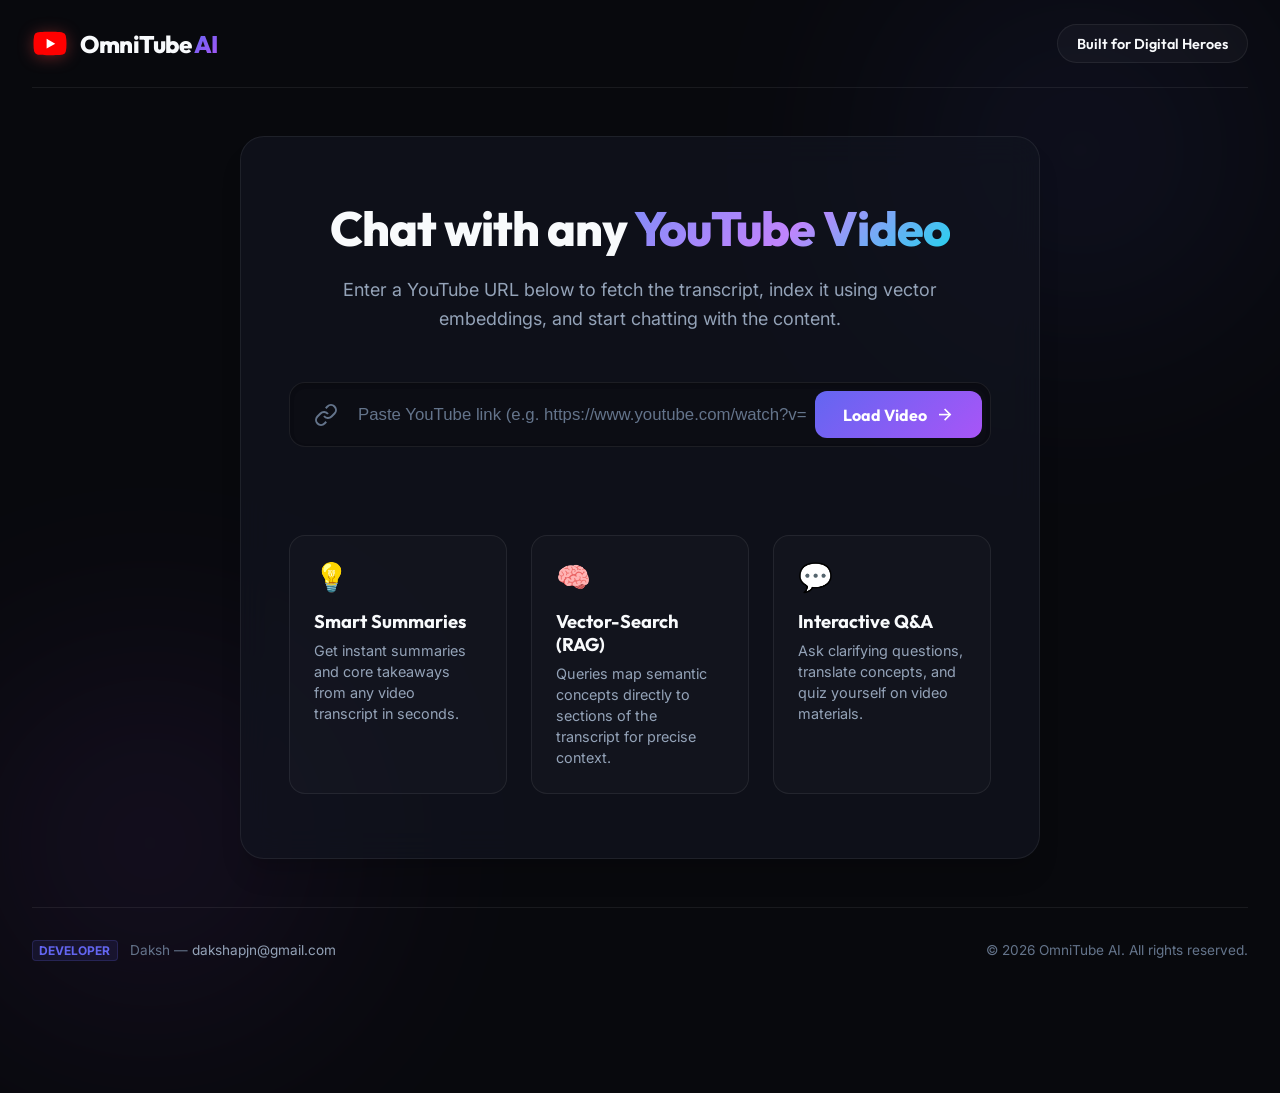
==== frontend/index.html @ a7b168f0 "initial commit" ====
<!DOCTYPE html>
<html lang="en">
<head>
  <meta charset="UTF-8">
  <meta name="viewport" content="width=device-width, initial-scale=1.0">
  <title>OmniTube AI - Chat with YouTube Videos</title>
  <!-- SEO Tags -->
  <meta name="description" content="Load any YouTube video transcript and chat with an AI assistant to get summaries, answers, and deep insights instantly.">
  
  <!-- Modern Fonts -->
  <link rel="preconnect" href="https://fonts.googleapis.com">
  <link rel="preconnect" href="https://fonts.gstatic.com" crossorigin>
  <link href="https://fonts.googleapis.com/css2?family=Inter:wght@300;400;500;600;700&family=Outfit:wght@400;500;600;700;800&display=swap" rel="stylesheet">
  
  <!-- CSS Stylesheet -->
  <link rel="stylesheet" href="index.css">
</head>
<body>
  <!-- Ambient background glow elements -->
  <div class="bg-glow blob-1"></div>
  <div class="bg-glow blob-2"></div>

  <div class="app-container">
    <!-- Header -->
    <header class="app-header">
      <div class="brand">
        <svg class="brand-icon" viewBox="0 0 24 24" fill="none" xmlns="http://www.w3.org/2000/svg">
          <path d="M22.54 6.42a2.78 2.78 0 0 0-1.94-2C18.88 3.88 12 3.88 12 3.88s-6.88 0-8.6.46a2.78 2.78 0 0 0-1.94 2A29 29 0 0 0 1 11.75a29 29 0 0 0 .46 5.33A2.78 2.78 0 0 0 3.4 19c1.72.46 8.6.46 8.6.46s6.88 0 8.6-.46a2.78 2.78 0 0 0 1.94-2 29 29 0 0 0 .46-5.25 29 29 0 0 0-.46-5.33z" fill="#FF0000"/>
          <polygon points="9.75 15.02 15.5 11.75 9.75 8.48 9.75 15.02" fill="#FFFFFF"/>
        </svg>
        <span class="brand-text">OmniTube <span class="accent-text">AI</span></span>
      </div>
      
      <!-- Built for Digital Heroes Link (Mandatory Requirement) -->
      <a href="https://digitalheroesco.com" target="_blank" rel="noopener noreferrer" class="hero-partner-btn" id="partnerBtn">
        Built for Digital Heroes
      </a>
    </header>

    <!-- MAIN VIEW 1: Video Loading Hero Screen -->
    <main class="main-content" id="setupView">
      <div class="hero-card">
        <h1 class="hero-title">Chat with any <span class="gradient-text">YouTube Video</span></h1>
        <p class="hero-subtitle">Enter a YouTube URL below to fetch the transcript, index it using vector embeddings, and start chatting with the content.</p>

        <form class="url-form" id="urlForm">
          <div class="input-wrapper">
            <svg class="input-icon" viewBox="0 0 24 24" fill="none" stroke="currentColor" stroke-width="2">
              <path d="M10 13a5 5 0 0 0 7.54.54l3-3a5 5 0 0 0-7.07-7.07l-1.72 1.71"></path>
              <path d="M14 11a5 5 0 0 0-7.54-.54l-3 3a5 5 0 0 0 7.07 7.07l1.71-1.71"></path>
            </svg>
            <input type="text" id="youtubeUrl" placeholder="Paste YouTube link (e.g. https://www.youtube.com/watch?v=...)" required autocomplete="off">
            <button type="submit" class="submit-btn" id="loadBtn">
              <span>Load Video</span>
              <svg class="arrow-icon" viewBox="0 0 24 24" fill="none" stroke="currentColor" stroke-width="2">
                <line x1="5" y1="12" x2="19" y2="12"></line>
                <polyline points="12 5 19 12 12 19"></polyline>
              </svg>
            </button>
          </div>
          <div class="error-msg" id="validationError"></div>
        </form>

        <div class="features-grid">
          <div class="feature-item">
            <div class="feature-icon-box">💡</div>
            <h3>Smart Summaries</h3>
            <p>Get instant summaries and core takeaways from any video transcript in seconds.</p>
          </div>
          <div class="feature-item">
            <div class="feature-icon-box">🧠</div>
            <h3>Vector-Search (RAG)</h3>
            <p>Queries map semantic concepts directly to sections of the transcript for precise context.</p>
          </div>
          <div class="feature-item">
            <div class="feature-icon-box">💬</div>
            <h3>Interactive Q&A</h3>
            <p>Ask clarifying questions, translate concepts, and quiz yourself on video materials.</p>
          </div>
        </div>
      </div>
    </main>

    <!-- LOADING VIEW: Video Indexing Screen -->
    <div class="loading-view hidden" id="loadingView">
      <div class="loading-card">
        <div class="spinner-container">
          <div class="pulse-ring"></div>
          <div class="spinner"></div>
        </div>
        <h2 id="loadingTitle">Fetching Transcript...</h2>
        <p id="loadingStatus">Connecting to YouTube APIs and downloading transcription tracks...</p>
        <div class="progress-bar">
          <div class="progress-fill" id="progressFill"></div>
        </div>
      </div>
    </div>

    <!-- MAIN VIEW 2: Chat Workspace (Split View) -->
    <main class="main-content workspace-view hidden" id="workspaceView">
      <!-- Left Panel: Video Info & Actions -->
      <aside class="sidebar">
        <div class="video-info-card">
          <div class="thumbnail-container">
            <img id="videoThumbnail" src="" alt="YouTube Video Thumbnail">
            <div class="thumbnail-overlay">
              <svg viewBox="0 0 24 24" fill="none" stroke="currentColor" stroke-width="2">
                <polygon points="23 7 16 12 23 17 23 7"></polygon>
                <rect x="1" y="5" width="15" height="14" rx="2" ry="2"></rect>
              </svg>
            </div>
          </div>
          <h2 class="video-title" id="videoTitle">Loading Title...</h2>
          <p class="video-author" id="videoAuthor">YouTube Channel</p>
          
          <button class="change-video-btn" id="changeVideoBtn">
            <svg viewBox="0 0 24 24" fill="none" stroke="currentColor" stroke-width="2" width="16" height="16">
              <path d="M19 12H5M12 19l-7-7 7-7"/>
            </svg>
            Change Video
          </button>
        </div>

        <!-- Sidebar Footer -->
        <div class="sidebar-footer">
          <div class="sidebar-partner-section">
            <a href="https://digitalheroesco.com" target="_blank" rel="noopener noreferrer" class="hero-partner-btn w-100" id="sidebarPartnerBtn">
              Built for Digital Heroes
            </a>
          </div>
          <!-- Developer Credit (Mandatory Requirement) -->
          <div class="dev-info">
            <p class="dev-label">Developer Contact</p>
            <p class="dev-name">Daksh</p>
            <p class="dev-email">dakshapjn@gmail.com</p>
          </div>
        </div>
      </aside>

      <!-- Right Panel: AI Chat Window -->
      <section class="chat-panel">
        <div class="chat-history" id="chatHistory">
          <!-- Messages will be injected here dynamically -->
        </div>

        <div class="chat-input-area">
          <form class="chat-form" id="chatForm">
            <textarea id="questionInput" placeholder="Ask a question about the transcript..." rows="1" required></textarea>
            <button type="submit" class="send-btn" id="sendBtn" title="Ask AI">
              <svg viewBox="0 0 24 24" fill="none" stroke="currentColor" stroke-width="2.5">
                <line x1="22" y1="2" x2="11" y2="13"></line>
                <polygon points="22 2 15 22 11 13 2 9 22 2"></polygon>
              </svg>
            </button>
          </form>
        </div>
      </section>
    </main>

    <!-- Footer for Landing View (Mandatory Requirement) -->
    <footer class="app-footer" id="mainFooter">
      <div class="footer-credit">
        <span class="credit-badge">Developer</span>
        <span class="credit-details">Daksh — <a href="mailto:dakshapjn@gmail.com">dakshapjn@gmail.com</a></span>
      </div>
      <div class="footer-copyright">
        © 2026 OmniTube AI. All rights reserved.
      </div>
    </footer>
  </div>

  <!-- JavaScript file -->
  <script src="app.js"></script>
</body>
</html>
---- frontend/index.css ----
/* Design Tokens */
:root {
  --bg-primary: #08090d;
  --bg-secondary: #0d0f17;
  --bg-card: rgba(18, 20, 32, 0.7);
  --bg-glass: rgba(15, 17, 28, 0.6);
  --border-light: rgba(255, 255, 255, 0.07);
  --border-focus: rgba(99, 102, 241, 0.5);
  
  --color-primary: #6366f1; /* Indigo */
  --color-primary-hover: #4f46e5;
  --color-secondary: #a855f7; /* Purple */
  --color-accent: #06b6d4; /* Cyan */
  --color-danger: #ef4444; /* Red */
  
  --text-main: #f8fafc;
  --text-muted: #94a3b8;
  --text-dark: #64748b;
  
  --shadow-sm: 0 1px 2px 0 rgba(0, 0, 0, 0.05);
  --shadow-md: 0 4px 6px -1px rgba(0, 0, 0, 0.1), 0 2px 4px -1px rgba(0, 0, 0, 0.06);
  --shadow-lg: 0 20px 25px -5px rgba(0, 0, 0, 0.15), 0 10px 10px -5px rgba(0, 0, 0, 0.04);
  --shadow-glow: 0 0 25px rgba(99, 102, 241, 0.2);
  
  --font-display: 'Outfit', 'Inter', sans-serif;
  --font-sans: 'Inter', sans-serif;
  --transition-fast: 0.15s ease;
  --transition-normal: 0.3s cubic-bezier(0.4, 0, 0.2, 1);
}

/* Global Reset & Base */
* {
  box-sizing: border-box;
  margin: 0;
  padding: 0;
}

body {
  background-color: var(--bg-primary);
  color: var(--text-main);
  font-family: var(--font-sans);
  min-height: 100vh;
  position: relative;
  overflow-x: hidden;
  display: flex;
  flex-direction: column;
}

/* Ambient glow blobs */
.bg-glow {
  position: absolute;
  width: 500px;
  height: 500px;
  border-radius: 50%;
  filter: blur(120px);
  z-index: -1;
  opacity: 0.15;
  pointer-events: none;
}

.blob-1 {
  background: radial-gradient(circle, var(--color-primary) 0%, transparent 70%);
  top: -100px;
  right: -50px;
  animation: float 20s infinite alternate;
}

.blob-2 {
  background: radial-gradient(circle, var(--color-secondary) 0%, transparent 70%);
  bottom: -100px;
  left: -100px;
  animation: float 25s infinite alternate-reverse;
}

@keyframes float {
  0% { transform: translate(0, 0) scale(1); }
  50% { transform: translate(50px, 30px) scale(1.1); }
  100% { transform: translate(-30px, -50px) scale(0.9); }
}

/* Container Structure */
.app-container {
  display: flex;
  flex-direction: column;
  min-height: 100vh;
  width: 100%;
  max-width: 1440px;
  margin: 0 auto;
  padding: 0 2rem;
}

/* Header */
.app-header {
  display: flex;
  justify-content: space-between;
  align-items: center;
  padding: 1.5rem 0;
  border-bottom: 1px solid var(--border-light);
}

.brand {
  display: flex;
  align-items: center;
  gap: 0.75rem;
}

.brand-icon {
  width: 2.25rem;
  height: 2.25rem;
  filter: drop-shadow(0 2px 8px rgba(239, 68, 68, 0.4));
}

.brand-text {
  font-family: var(--font-display);
  font-weight: 800;
  font-size: 1.5rem;
  letter-spacing: -0.5px;
}

.accent-text {
  color: var(--color-primary);
  background: linear-gradient(135deg, var(--color-primary) 0%, var(--color-secondary) 100%);
  -webkit-background-clip: text;
  -webkit-text-fill-color: transparent;
}

.hero-partner-btn {
  display: inline-flex;
  align-items: center;
  justify-content: center;
  background: rgba(255, 255, 255, 0.03);
  color: var(--text-main);
  border: 1px solid var(--border-light);
  border-radius: 99px;
  padding: 0.6rem 1.2rem;
  font-family: var(--font-display);
  font-weight: 600;
  font-size: 0.9rem;
  text-decoration: none;
  cursor: pointer;
  transition: var(--transition-normal);
}

.hero-partner-btn:hover {
  background: linear-gradient(135deg, var(--color-primary) 0%, var(--color-secondary) 100%);
  border-color: transparent;
  box-shadow: 0 0 15px rgba(168, 85, 247, 0.3);
  transform: translateY(-2px);
}

/* Helper Utilities */
.hidden {
  display: none !important;
}

.w-100 {
  width: 100%;
}

/* Landing view styling */
.main-content {
  flex: 1;
  display: flex;
  align-items: center;
  justify-content: center;
  padding: 3rem 0;
}

.hero-card {
  width: 100%;
  max-width: 800px;
  text-align: center;
  background: var(--bg-card);
  backdrop-filter: blur(16px);
  -webkit-backdrop-filter: blur(16px);
  border: 1px solid var(--border-light);
  border-radius: 24px;
  padding: 4rem 3rem;
  box-shadow: var(--shadow-lg);
}

.hero-title {
  font-family: var(--font-display);
  font-weight: 800;
  font-size: 3rem;
  line-height: 1.15;
  margin-bottom: 1.25rem;
  letter-spacing: -1px;
}

.gradient-text {
  background: linear-gradient(135deg, #818cf8 0%, #c084fc 50%, #22d3ee 100%);
  -webkit-background-clip: text;
  -webkit-text-fill-color: transparent;
}

.hero-subtitle {
  color: var(--text-muted);
  font-size: 1.125rem;
  line-height: 1.6;
  max-width: 600px;
  margin: 0 auto 3rem auto;
}

/* URL Input Form */
.url-form {
  margin-bottom: 3.5rem;
}

.input-wrapper {
  display: flex;
  background: rgba(10, 11, 16, 0.5);
  border: 1px solid var(--border-light);
  border-radius: 16px;
  padding: 0.5rem;
  align-items: center;
  transition: var(--transition-normal);
  box-shadow: inset 0 2px 4px rgba(0, 0, 0, 0.2);
}

.input-wrapper:focus-within {
  border-color: var(--border-focus);
  box-shadow: var(--shadow-glow);
  background: rgba(10, 11, 16, 0.8);
}

.input-icon {
  width: 1.5rem;
  height: 1.5rem;
  color: var(--text-dark);
  margin-left: 1rem;
  margin-right: 0.75rem;
  flex-shrink: 0;
}

.input-wrapper input {
  flex: 1;
  background: transparent;
  border: none;
  color: var(--text-main);
  font-size: 1.05rem;
  outline: none;
  padding: 0.75rem 0.5rem;
  width: 100%;
}

.input-wrapper input::placeholder {
  color: var(--text-dark);
}

.submit-btn {
  background: linear-gradient(135deg, var(--color-primary) 0%, var(--color-secondary) 100%);
  color: #fff;
  border: none;
  border-radius: 12px;
  font-family: var(--font-display);
  font-weight: 700;
  font-size: 1rem;
  padding: 0.85rem 1.75rem;
  cursor: pointer;
  display: flex;
  align-items: center;
  gap: 0.5rem;
  transition: var(--transition-normal);
}

.submit-btn:hover {
  transform: translateY(-1px);
  filter: brightness(1.1);
  box-shadow: 0 8px 16px rgba(99, 102, 241, 0.25);
}

.submit-btn:active {
  transform: translateY(1px);
}

.arrow-icon {
  width: 1.2rem;
  height: 1.2rem;
  transition: var(--transition-fast);
}

.submit-btn:hover .arrow-icon {
  transform: translateX(3px);
}

.error-msg {
  color: var(--color-danger);
  font-size: 0.9rem;
  text-align: left;
  margin-top: 0.75rem;
  margin-left: 0.5rem;
  min-height: 1.25rem;
}

/* Features Grid */
.features-grid {
  display: grid;
  grid-template-columns: repeat(3, 1fr);
  gap: 1.5rem;
}

.feature-item {
  background: rgba(255, 255, 255, 0.02);
  border: 1px solid var(--border-light);
  border-radius: 16px;
  padding: 1.5rem;
  text-align: left;
  transition: var(--transition-normal);
}

.feature-item:hover {
  background: rgba(255, 255, 255, 0.04);
  transform: translateY(-5px);
  border-color: rgba(255, 255, 255, 0.12);
}

.feature-icon-box {
  font-size: 1.75rem;
  margin-bottom: 1rem;
}

.feature-item h3 {
  font-family: var(--font-display);
  font-size: 1.15rem;
  font-weight: 700;
  margin-bottom: 0.5rem;
}

.feature-item p {
  color: var(--text-muted);
  font-size: 0.9rem;
  line-height: 1.45;
}

/* Loading state view */
.loading-view {
  flex: 1;
  display: flex;
  align-items: center;
  justify-content: center;
}

.loading-card {
  background: var(--bg-card);
  backdrop-filter: blur(16px);
  -webkit-backdrop-filter: blur(16px);
  border: 1px solid var(--border-light);
  border-radius: 24px;
  padding: 4rem 3rem;
  max-width: 480px;
  width: 100%;
  text-align: center;
  box-shadow: var(--shadow-lg);
}

.spinner-container {
  position: relative;
  width: 80px;
  height: 80px;
  margin: 0 auto 2rem auto;
}

.spinner {
  width: 100%;
  height: 100%;
  border: 4px solid rgba(99, 102, 241, 0.1);
  border-left-color: var(--color-primary);
  border-radius: 50%;
  animation: spin 1s linear infinite;
}

.pulse-ring {
  position: absolute;
  top: -10px;
  left: -10px;
  right: -10px;
  bottom: -10px;
  border-radius: 50%;
  border: 2px solid var(--color-secondary);
  opacity: 0;
  animation: pulse 2s cubic-bezier(0.215, 0.610, 0.355, 1) infinite;
}

@keyframes spin {
  to { transform: rotate(360deg); }
}

@keyframes pulse {
  0% { transform: scale(0.9); opacity: 0; }
  50% { opacity: 0.3; }
  100% { transform: scale(1.1); opacity: 0; }
}

.loading-card h2 {
  font-family: var(--font-display);
  font-size: 1.5rem;
  margin-bottom: 0.75rem;
}

.loading-card p {
  color: var(--text-muted);
  font-size: 0.95rem;
  line-height: 1.5;
  margin-bottom: 2rem;
}

.progress-bar {
  background: rgba(255, 255, 255, 0.05);
  height: 6px;
  border-radius: 99px;
  overflow: hidden;
}

.progress-fill {
  height: 100%;
  width: 15%;
  background: linear-gradient(90deg, var(--color-primary) 0%, var(--color-secondary) 100%);
  border-radius: 99px;
  animation: simulateProgress 8s ease-out forwards;
}

@keyframes simulateProgress {
  0% { width: 5%; }
  20% { width: 35%; }
  50% { width: 60%; }
  80% { width: 85%; }
  100% { width: 95%; }
}

/* Workspace layout (Loaded state) */
.workspace-view {
  display: grid;
  grid-template-columns: 320px 1fr;
  gap: 2rem;
  padding: 1.5rem 0;
  height: calc(100vh - 120px);
  align-items: stretch;
}

/* Sidebar */
.sidebar {
  display: flex;
  flex-direction: column;
  gap: 1.5rem;
  height: 100%;
}

.video-info-card {
  background: var(--bg-card);
  backdrop-filter: blur(16px);
  -webkit-backdrop-filter: blur(16px);
  border: 1px solid var(--border-light);
  border-radius: 20px;
  padding: 1.5rem;
  box-shadow: var(--shadow-md);
  display: flex;
  flex-direction: column;
  align-items: center;
  text-align: center;
}

.thumbnail-container {
  position: relative;
  width: 100%;
  aspect-ratio: 16/9;
  border-radius: 12px;
  overflow: hidden;
  margin-bottom: 1.25rem;
  box-shadow: var(--shadow-md);
}

.thumbnail-container img {
  width: 100%;
  height: 100%;
  object-fit: cover;
}

.thumbnail-overlay {
  position: absolute;
  top: 0;
  left: 0;
  width: 100%;
  height: 100%;
  background: rgba(0, 0, 0, 0.4);
  display: flex;
  align-items: center;
  justify-content: center;
  opacity: 0;
  transition: var(--transition-fast);
}

.thumbnail-container:hover .thumbnail-overlay {
  opacity: 1;
}

.thumbnail-overlay svg {
  width: 2.5rem;
  height: 2.5rem;
  color: #fff;
}

.video-title {
  font-family: var(--font-display);
  font-size: 1.15rem;
  font-weight: 700;
  line-height: 1.35;
  margin-bottom: 0.5rem;
  display: -webkit-box;
  -webkit-line-clamp: 2;
  -webkit-box-orient: vertical;
  overflow: hidden;
}

.video-author {
  color: var(--text-muted);
  font-size: 0.85rem;
  margin-bottom: 1.5rem;
}

.change-video-btn {
  background: rgba(255, 255, 255, 0.05);
  color: var(--text-main);
  border: 1px solid var(--border-light);
  border-radius: 10px;
  padding: 0.75rem 1.25rem;
  font-weight: 600;
  font-size: 0.9rem;
  cursor: pointer;
  display: flex;
  align-items: center;
  gap: 0.5rem;
  transition: var(--transition-fast);
  width: 100%;
  justify-content: center;
}

.change-video-btn:hover {
  background: rgba(255, 255, 255, 0.1);
  border-color: rgba(255, 255, 255, 0.2);
}

.sidebar-footer {
  margin-top: auto;
  display: flex;
  flex-direction: column;
  gap: 1.25rem;
}

.sidebar-partner-section {
  width: 100%;
}

.sidebar-partner-section .hero-partner-btn {
  width: 100%;
  padding: 0.75rem 1rem;
}

.dev-info {
  background: rgba(255, 255, 255, 0.02);
  border: 1px solid var(--border-light);
  border-radius: 12px;
  padding: 1rem;
}

.dev-label {
  color: var(--text-dark);
  font-size: 0.75rem;
  text-transform: uppercase;
  font-weight: 700;
  letter-spacing: 0.5px;
  margin-bottom: 0.25rem;
}

.dev-name {
  font-family: var(--font-display);
  font-weight: 700;
  font-size: 0.95rem;
  color: var(--text-main);
}

.dev-email {
  font-size: 0.85rem;
  color: var(--text-muted);
}

/* Chat Panel */
.chat-panel {
  background: var(--bg-card);
  backdrop-filter: blur(16px);
  -webkit-backdrop-filter: blur(16px);
  border: 1px solid var(--border-light);
  border-radius: 20px;
  box-shadow: var(--shadow-md);
  display: flex;
  flex-direction: column;
  height: 100%;
  overflow: hidden;
}

.chat-history {
  flex: 1;
  overflow-y: auto;
  padding: 1.5rem;
  display: flex;
  flex-direction: column;
  gap: 1.25rem;
}

/* Custom Scrollbar for Chat */
.chat-history::-webkit-scrollbar {
  width: 6px;
}

.chat-history::-webkit-scrollbar-track {
  background: transparent;
}

.chat-history::-webkit-scrollbar-thumb {
  background: rgba(255, 255, 255, 0.1);
  border-radius: 99px;
}

.chat-history::-webkit-scrollbar-thumb:hover {
  background: rgba(255, 255, 255, 0.2);
}

/* Message Bubbles */
.message {
  display: flex;
  flex-direction: column;
  max-width: 85%;
  animation: messageFadeIn 0.3s cubic-bezier(0.16, 1, 0.3, 1) forwards;
}

@keyframes messageFadeIn {
  from { opacity: 0; transform: translateY(10px); }
  to { opacity: 1; transform: translateY(0); }
}

.message.user {
  align-self: flex-end;
}

.message.assistant {
  align-self: flex-start;
}

.message-meta {
  font-size: 0.75rem;
  color: var(--text-dark);
  font-weight: 600;
  margin-bottom: 0.25rem;
  margin-left: 0.5rem;
}

.message.user .message-meta {
  margin-left: 0;
  margin-right: 0.5rem;
  text-align: right;
}

.message-bubble {
  padding: 1rem 1.25rem;
  border-radius: 16px;
  font-size: 0.95rem;
  line-height: 1.5;
  word-break: break-word;
}

.message.user .message-bubble {
  background: linear-gradient(135deg, var(--color-primary) 0%, var(--color-primary-hover) 100%);
  color: #fff;
  border-bottom-right-radius: 4px;
  box-shadow: 0 4px 10px rgba(99, 102, 241, 0.2);
}

.message.assistant .message-bubble {
  background: rgba(255, 255, 255, 0.04);
  color: var(--text-main);
  border: 1px solid var(--border-light);
  border-bottom-left-radius: 4px;
}

/* Markdown response rendering */
.message-bubble p {
  margin-bottom: 0.5rem;
}

.message-bubble p:last-child {
  margin-bottom: 0;
}

.message-bubble ul, .message-bubble ol {
  margin-left: 1.25rem;
  margin-bottom: 0.5rem;
}

/* Chat Input Bar */
.chat-input-area {
  padding: 1.25rem 1.5rem;
  border-top: 1px solid var(--border-light);
  background: rgba(10, 11, 16, 0.3);
}

.chat-form {
  display: flex;
  background: rgba(8, 9, 13, 0.7);
  border: 1px solid var(--border-light);
  border-radius: 12px;
  padding: 0.5rem;
  align-items: center;
  transition: var(--transition-normal);
}

.chat-form:focus-within {
  border-color: var(--border-focus);
  box-shadow: var(--shadow-glow);
}

.chat-form textarea {
  flex: 1;
  background: transparent;
  border: none;
  color: var(--text-main);
  font-family: var(--font-sans);
  font-size: 0.95rem;
  outline: none;
  padding: 0.5rem;
  resize: none;
  max-height: 120px;
  min-height: 24px;
  line-height: 1.4;
}

.chat-form textarea::placeholder {
  color: var(--text-dark);
}

.send-btn {
  background: var(--color-primary);
  color: #fff;
  border: none;
  border-radius: 8px;
  width: 2.25rem;
  height: 2.25rem;
  display: flex;
  align-items: center;
  justify-content: center;
  cursor: pointer;
  transition: var(--transition-fast);
  flex-shrink: 0;
}

.send-btn:hover {
  background: var(--color-primary-hover);
  transform: scale(1.05);
}

.send-btn:active {
  transform: scale(0.95);
}

.send-btn svg {
  width: 1.1rem;
  height: 1.1rem;
}

/* AI Typing Loading Indicator */
.typing-indicator {
  display: flex;
  gap: 4px;
  align-items: center;
  padding: 0.5rem 0.25rem;
}

.typing-dot {
  width: 6px;
  height: 6px;
  background-color: var(--text-muted);
  border-radius: 50%;
  animation: typingBounce 1.4s infinite ease-in-out both;
}

.typing-dot:nth-child(1) { animation-delay: -0.32s; }
.typing-dot:nth-child(2) { animation-delay: -0.16s; }

@keyframes typingBounce {
  0%, 80%, 100% { transform: scale(0); }
  40% { transform: scale(1); }
}

/* Footer credit styling */
.app-footer {
  display: flex;
  justify-content: space-between;
  align-items: center;
  padding: 2rem 0;
  border-top: 1px solid var(--border-light);
  margin-top: auto;
  font-size: 0.85rem;
  color: var(--text-dark);
}

.footer-credit {
  display: flex;
  align-items: center;
  gap: 0.75rem;
}

.credit-badge {
  background: rgba(99, 102, 241, 0.1);
  color: var(--color-primary);
  border: 1px solid rgba(99, 102, 241, 0.2);
  padding: 0.15rem 0.4rem;
  border-radius: 4px;
  font-weight: 700;
  font-size: 0.75rem;
  text-transform: uppercase;
}

.credit-details a {
  color: var(--text-muted);
  text-decoration: none;
  transition: var(--transition-fast);
}

.credit-details a:hover {
  color: var(--color-primary);
  text-decoration: underline;
}

/* Responsive Breakpoints */
@media (max-width: 992px) {
  .workspace-view {
    grid-template-columns: 1fr;
    height: auto;
    max-height: none;
  }
  
  .sidebar {
    height: auto;
  }
  
  .chat-panel {
    height: 500px;
  }
}

@media (max-width: 768px) {
  .app-container {
    padding: 0 1rem;
  }
  
  .hero-card {
    padding: 2.5rem 1.5rem;
  }
  
  .hero-title {
    font-size: 2.25rem;
  }
  
  .features-grid {
    grid-template-columns: 1fr;
    gap: 1rem;
  }
  
  .app-footer {
    flex-direction: column;
    gap: 1rem;
    text-align: center;
    padding: 1.5rem 0;
  }
}
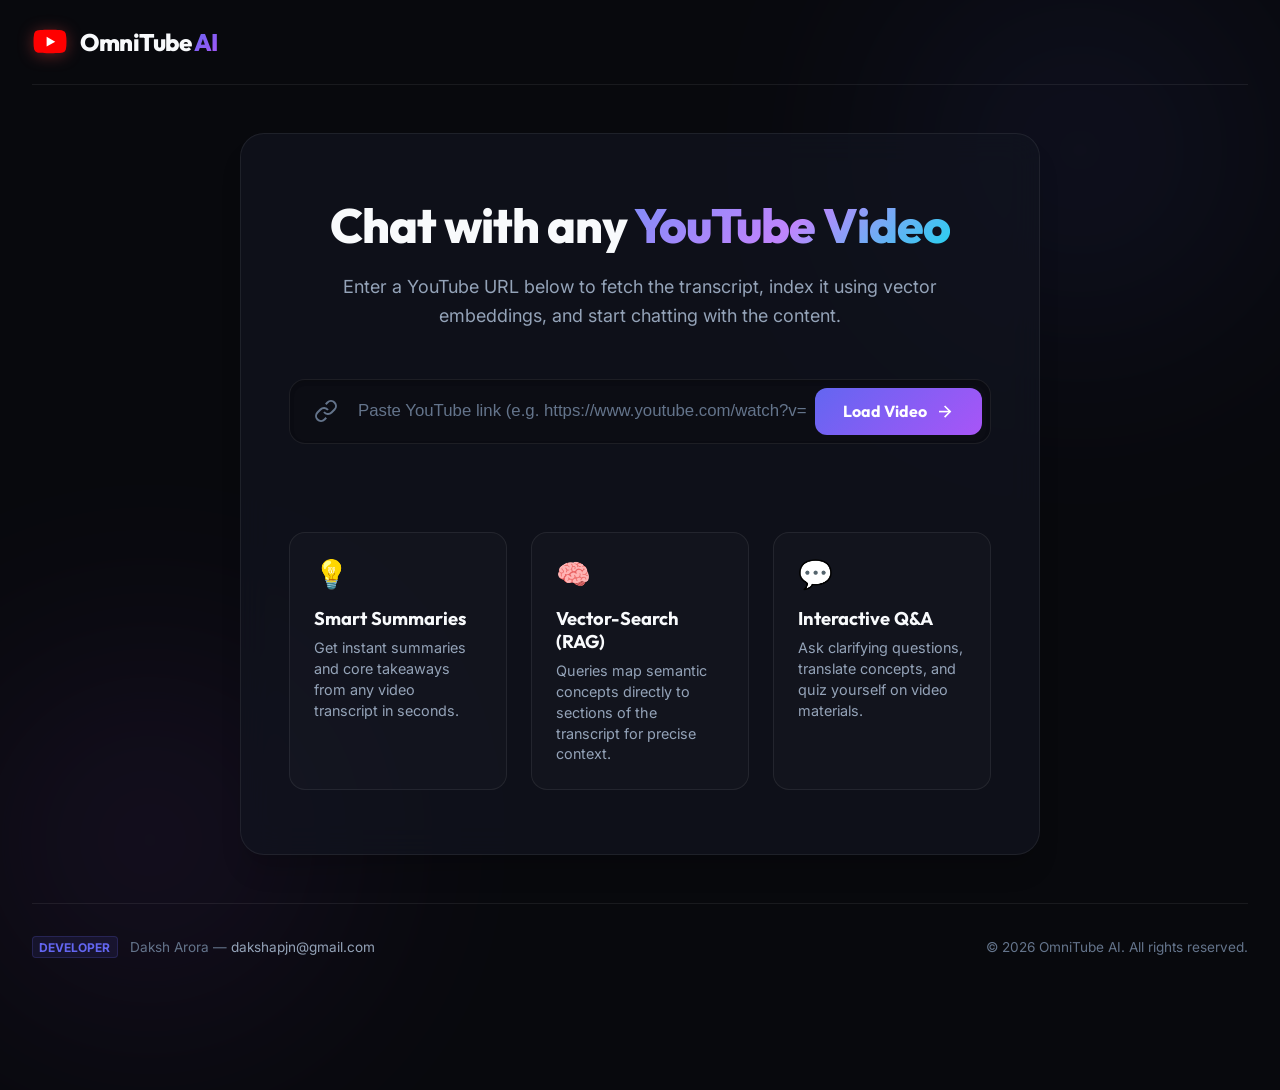
==== commit ad9935f5: "Production ready" ====
--- a/frontend/index.html
+++ b/frontend/index.html
@@ -31,10 +31,7 @@
         <span class="brand-text">OmniTube <span class="accent-text">AI</span></span>
       </div>
       
-      <!-- Built for Digital Heroes Link (Mandatory Requirement) -->
-      <a href="https://digitalheroesco.com" target="_blank" rel="noopener noreferrer" class="hero-partner-btn" id="partnerBtn">
-        Built for Digital Heroes
-      </a>
+
     </header>
 
     <!-- MAIN VIEW 1: Video Loading Hero Screen -->
@@ -123,15 +120,10 @@
 
         <!-- Sidebar Footer -->
         <div class="sidebar-footer">
-          <div class="sidebar-partner-section">
-            <a href="https://digitalheroesco.com" target="_blank" rel="noopener noreferrer" class="hero-partner-btn w-100" id="sidebarPartnerBtn">
-              Built for Digital Heroes
-            </a>
-          </div>
           <!-- Developer Credit (Mandatory Requirement) -->
           <div class="dev-info">
             <p class="dev-label">Developer Contact</p>
-            <p class="dev-name">Daksh</p>
+            <p class="dev-name">Daksh Arora</p>
             <p class="dev-email">dakshapjn@gmail.com</p>
           </div>
         </div>
@@ -161,7 +153,7 @@
     <footer class="app-footer" id="mainFooter">
       <div class="footer-credit">
         <span class="credit-badge">Developer</span>
-        <span class="credit-details">Daksh — <a href="mailto:dakshapjn@gmail.com">dakshapjn@gmail.com</a></span>
+        <span class="credit-details">Daksh Arora — <a href="mailto:dakshapjn@gmail.com">dakshapjn@gmail.com</a></span>
       </div>
       <div class="footer-copyright">
         © 2026 OmniTube AI. All rights reserved.
